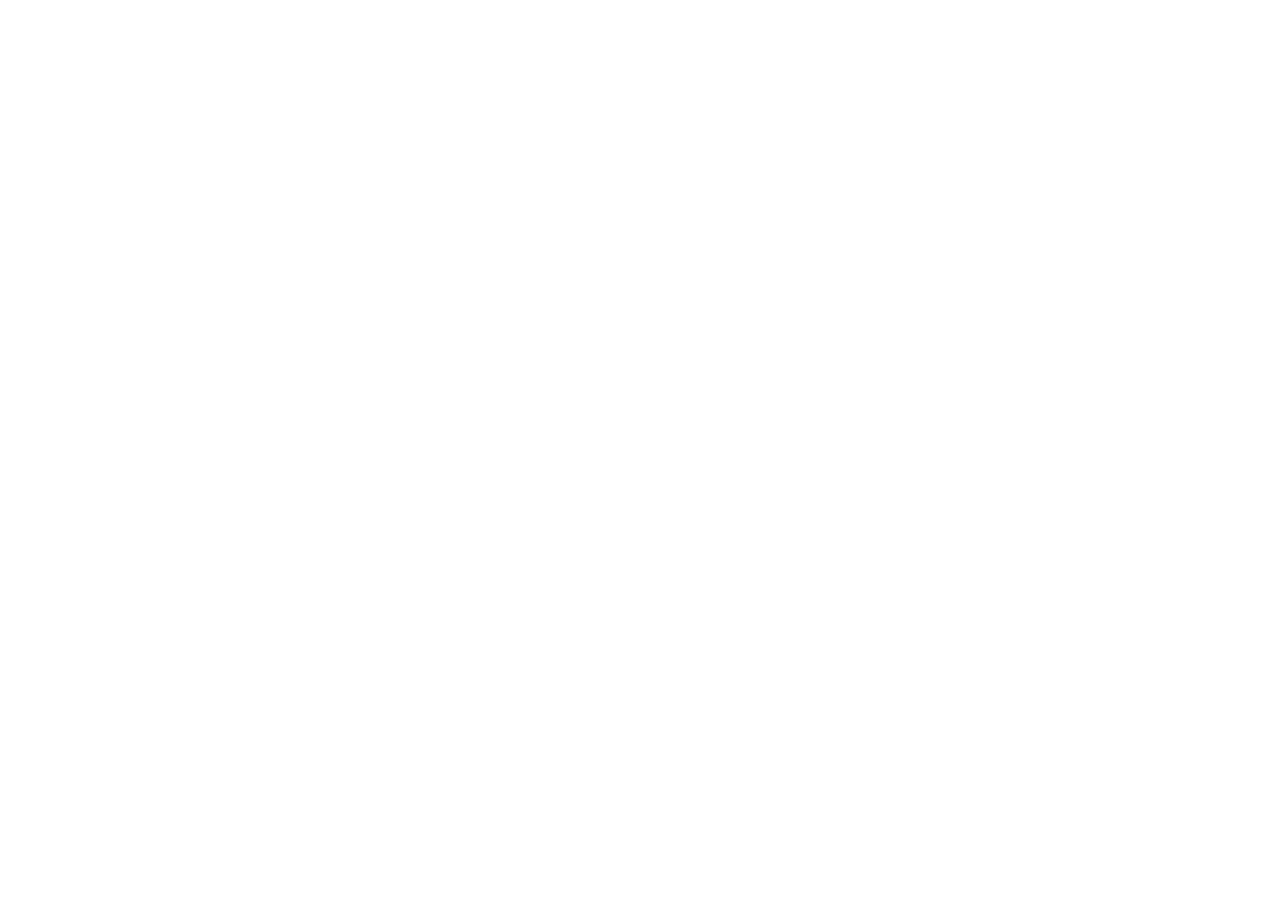
==== profile.html @ 44e6ebec "planning functions and setup" ====
<!DOCTYPE html>
<html lang="en" dir="ltr">
    <head>
        <meta charset="utf-8">
        <meta name="viewport" content="width=device-width, initial-scale=1">
        <meta name="author" content="Paul Funston">
        <meta name="description" content="My new cool project">
        <meta name="keywords" content="HTML, CSS, SEO, web, web development">
        <title>Title</title>
        <link rel="shortcut icon" href="./assets/media/favicon.png?v=2" type="image/x-icon">
        <link rel="preconnect" href="https://fonts.googleapis.com">
        <link rel="preconnect" href="https://fonts.gstatic.com" crossorigin>
        <link rel="stylesheet" href="https://fonts.googleapis.com/css2?family=Roboto:wght@100;300;400;500;700;900&family=Source+Sans+Pro:wght@400;600;700&display=swap">
        <link rel="stylesheet" href="assets/style/profile.css" media="all">
        <script src="./assets/script/profile.js" defer></script>
    </head>
    <body>
        <header>
            <div class="container">

            </div>
        </header>
        <main>
            <div class="container">

            </div>
        </main>
        <footer>
            <div class="container">
                
            </div>
        </footer>
    </body>
</html>
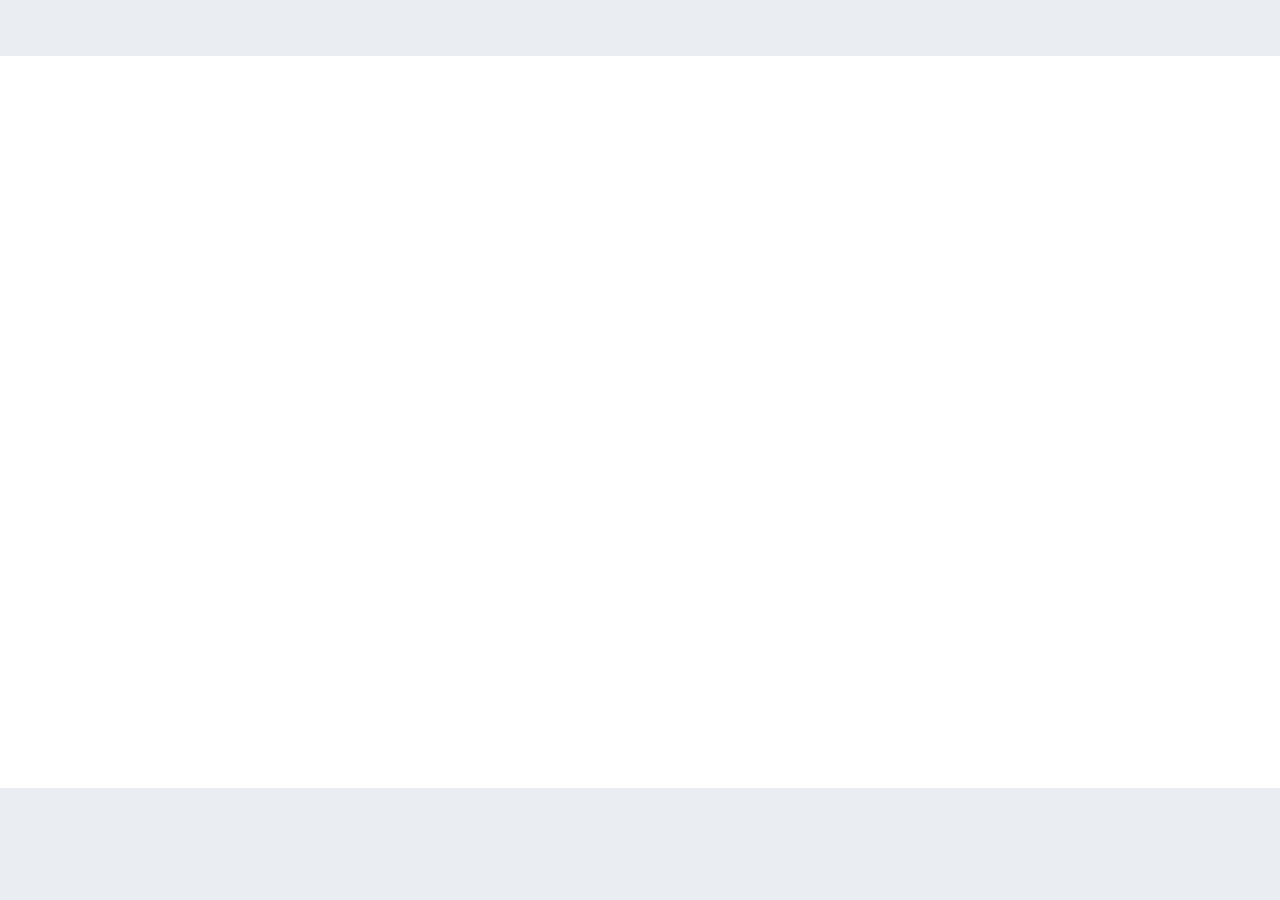
==== commit 5e01cad9: "form validation and redirect" ====
--- a/profile.html
+++ b/profile.html
@@ -11,6 +11,7 @@
         <link rel="preconnect" href="https://fonts.googleapis.com">
         <link rel="preconnect" href="https://fonts.gstatic.com" crossorigin>
         <link rel="stylesheet" href="https://fonts.googleapis.com/css2?family=Roboto:wght@100;300;400;500;700;900&family=Source+Sans+Pro:wght@400;600;700&display=swap">
+        <link rel="stylesheet" href="https://cdnjs.cloudflare.com/ajax/libs/font-awesome/6.2.1/css/all.min.css" integrity="sha512-MV7K8+y+gLIBoVD59lQIYicR65iaqukzvf/nwasF0nqhPay5w/9lJmVM2hMDcnK1OnMGCdVK+iQrJ7lzPJQd1w==" crossorigin="anonymous" referrerpolicy="no-referrer" />
         <link rel="stylesheet" href="assets/style/profile.css" media="all">
         <script src="./assets/script/profile.js" defer></script>
     </head>
--- a/assets/style/profile.css
+++ b/assets/style/profile.css
@@ -0,0 +1,12 @@
+@layer reset, default, component;
+
+@import "./general.css" layer(default);
+
+@layer component {
+
+  main {
+    height: calc(100vh - var(--header-height) - var(--footer-height));
+}
+
+  
+}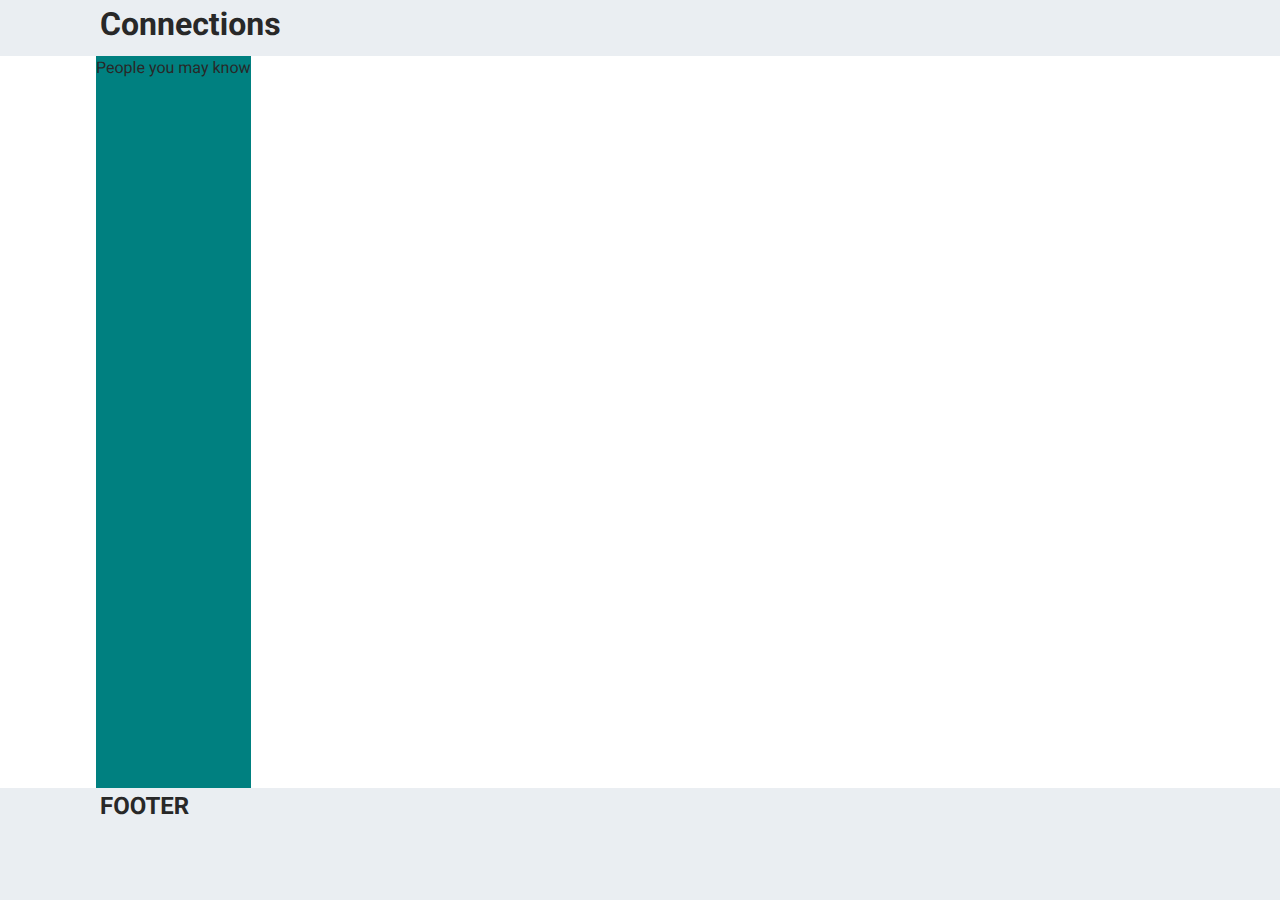
==== commit 4e9ade25: "add contacts" ====
--- a/profile.html
+++ b/profile.html
@@ -16,20 +16,32 @@
         <script src="./assets/script/profile.js" defer></script>
     </head>
     <body>
-        <header>
-            <div class="container">
+        <div class="wrapper">
+            <header>
+                <div class="header-container container">
+                    <h1>Connections</h1>
+                </div>
+            </header>
+            <main>
+                <div class="content-container">
+                    <div class="user-profile"></div>
+                    <div class="feed"></div>
+                    <div class="contacts">
+                        <div class="people card">
+                            <p>People you may know</p>
+                        </div>
+                        <div class="contact-box">
 
-            </div>
-        </header>
-        <main>
-            <div class="container">
+                        </div>
+                    </div>
 
-            </div>
-        </main>
-        <footer>
-            <div class="container">
-                
-            </div>
-        </footer>
+                </div>
+            </main>
+            <footer>
+                <div class="footer-container container">
+                    <h2>FOOTER</h2>
+                </div>
+            </footer>
+        </div>
     </body>
 </html>--- a/assets/style/profile.css
+++ b/assets/style/profile.css
@@ -3,10 +3,49 @@
 @import "./general.css" layer(default);
 
 @layer component {
+ 
+  header {
+    grid-area: head;
+    position: fixed;
+    inset: 0 0 auto 0;
+  }
 
-  main {
-    height: calc(100vh - var(--header-height) - var(--footer-height));
-}
+  footer {
+    grid-area: foot;
+    position: fixed;
+    inset: auto 0 0 0;
+  }
 
-  
+  .content-container {
+    position: fixed;
+    inset: var(--header-height) 5vw var(--footer-height) 5vw;
+    /* overflow: scroll; */
+    overscroll-behavior-y: none;
+    display: flex;
+    gap: 1rem;
+    
+  }
+
+  .user-profile {
+    background-color: aqua;
+  }
+
+  .feed {
+    background-color: aquamarine;
+  }
+
+  .contacts {
+    background-color: teal;
+  }
+
+  .card {
+    display: flex;
+  }
+
+  .card img {
+    border-radius: 50%;
+  }
+
+
+
 }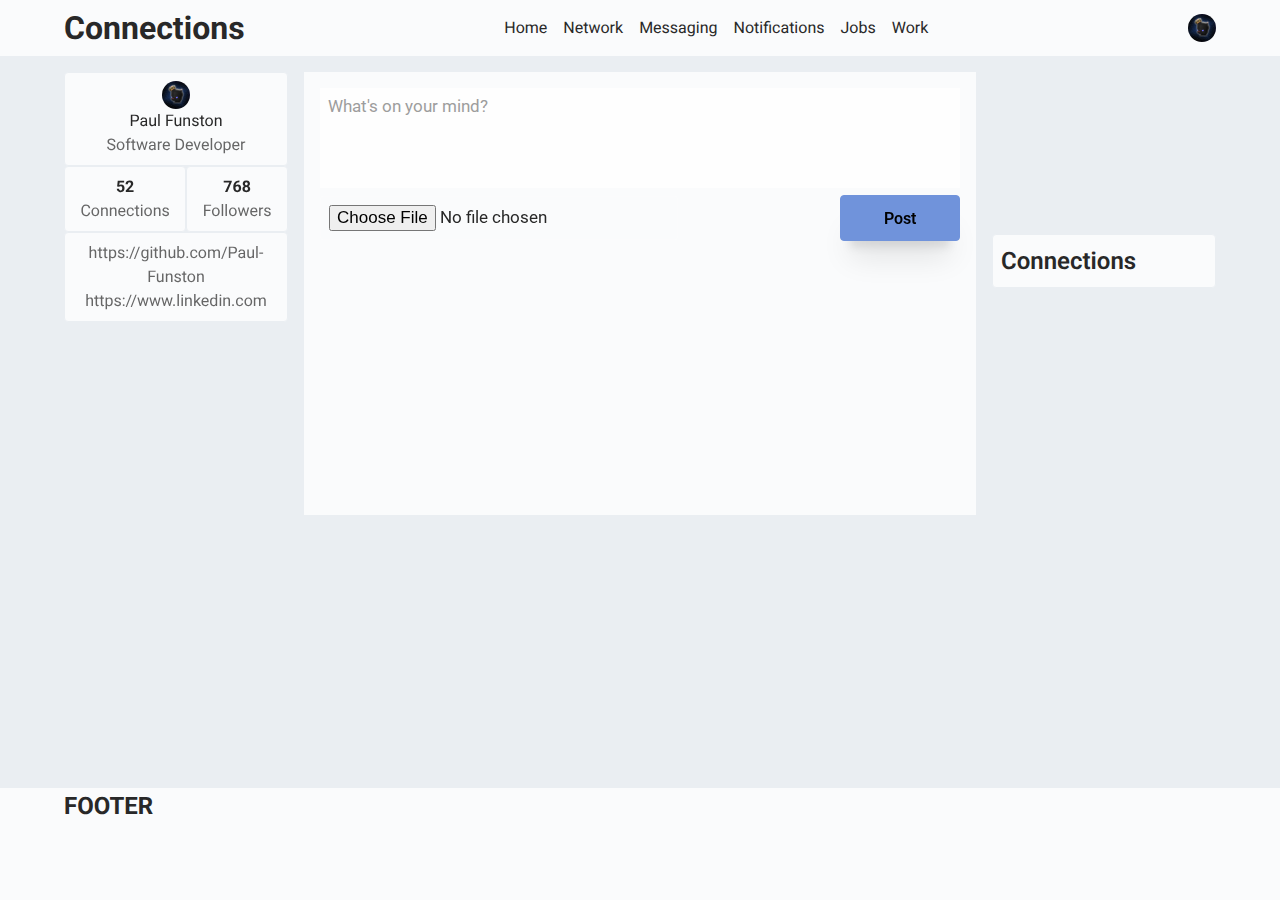
==== commit 5b8aa081: "profile layout and style" ====
--- a/profile.html
+++ b/profile.html
@@ -20,15 +20,63 @@
             <header>
                 <div class="header-container container">
                     <h1>Connections</h1>
+                    <nav>
+                        <div class="nav-menu">
+                            <i class="fa-solid fa-bars"></i>
+                        </div>
+                        <ul>
+                            <li><a href=#>Home</a></li>
+                            <li><a href=#>Network</a></li>
+                            <li><a href=#>Messaging</a></li>
+                            <li><a href=#>Notifications</a></li>
+                            <li><a href=#>Jobs</a></li>
+                            <li><a href=#>Work</a></li>
+                        </ul>
+                    </nav>
+                    <figure>
+                        <img src="./assets/media/avatar.png" class="avatar">
+                    </figure>
                 </div>
+                
             </header>
             <main>
                 <div class="content-container">
-                    <div class="user-profile"></div>
-                    <div class="feed"></div>
+                    <div class="user-profile">
+                        <div class="profile-top profile">
+                            <figure>
+                                <img src="./assets/media/avatar.png" class="avatar">
+                            </figure>
+                            <p>Paul Funston</p>
+                            <p><span>Software Developer</span></p>
+                        </div>
+                        <div class="profile-middle-left profile">
+                            <p><strong>52</strong></p>
+                            <p><span>Connections</span></p>
+                        </div>
+                        <div class="profile-middle-right profile">
+                            <p><strong>768</strong></p>
+                            <p><span>Followers</span></p>
+                        </div>
+                        <div class="profile-bottom profile">
+                            <p><span>https://github.com/Paul-Funston</span></p>
+                            <p><span>https://www.linkedin.com</span></p>
+                        </div>
+                    </div>
+                    <div class="feed">
+                        <form>
+                            <textarea placeholder="What's on your mind?"></textarea>
+                            <div class="form-flex">
+                                <input type="file" class="post-img" accept="image/*">
+                                <input type="button" class=post-btn value="Post">
+                            </div>
+                        </form>
+                        <div class="feed-subgrid">
+
+                        </div>
+                    </div>
                     <div class="contacts">
                         <div class="people card">
-                            <p>People you may know</p>
+                            <p>Connections</p>
                         </div>
                         <div class="contact-box">
 
--- a/assets/style/profile.css
+++ b/assets/style/profile.css
@@ -8,6 +8,17 @@
     grid-area: head;
     position: fixed;
     inset: 0 0 auto 0;
+
+  }
+
+  .header-container {
+    display: flex;
+    justify-content: space-between;
+    align-items: center;
+  }
+
+  header nav {
+    display: flex;
   }
 
   footer {
@@ -16,36 +27,181 @@
     inset: auto 0 0 0;
   }
 
+  body {
+    background-color: rgb(var(--app-light-bg));
+  }
+
   .content-container {
     position: fixed;
     inset: var(--header-height) 5vw var(--footer-height) 5vw;
-    /* overflow: scroll; */
+    overflow: scroll;
     overscroll-behavior-y: none;
-    display: flex;
+    display: grid;
+    grid-template-columns: 1fr minmax(25vw, 3fr) 1fr;
     gap: 1rem;
-    
+    padding: 1rem 0;
+
+    -ms-overflow-style: none;  
+    scrollbar-width: none;  
+  }
+
+  .content-container::-webkit-scrollbar {
+    display: none; 
   }
 
   .user-profile {
-    background-color: aqua;
+    display: grid;
+    align-content: flex-start;
+    text-align: center;
+    grid-template-areas:
+    "top top"
+    "left right"
+    "bottom bottom"
+    ;
+  }
+
+  .profile-top {
+    grid-area: top;
+    display: flex;
+    flex-direction: column;
+    place-items: center;
+  }
+
+  .avatar {
+    border-radius: 50%;
+  }
+  .profile-middle-left {
+    grid-area: left;
+  }
+
+  .profile-middle-right {
+    grid-area: right;
+  }
+
+  .profile-bottom {
+    grid-area: bottom;
+  }
+
+  .profile {
+    background-color: rgb(var(--app-white-bg));
+    border: 1px solid rgb(var(--app-light-bg));
+    border-radius: 4px;
+    padding: 0.5rem;
+    width: 100%;
   }
 
   .feed {
-    background-color: aquamarine;
+    display: grid;
+    grid-template-columns: 1fr;
+    justify-items: center;
+  }
+
+  form {
+    background-color: rgb(var(--app-white-bg));
+    width: 100%;
+    padding: 1rem;
+  }
+
+  .form-flex {
+    display: flex;
+    justify-content: space-between;
+    align-items: center;
+  }
+
+  form textarea {
+    width: 100%;
+    height: 100px;
+    padding: 0.5rem;
+    font-size: 17px;
+    font-weight: 400;
+    text-align: left;
+    resize: none;
+    opacity: 0.7;
+  }
+
+  input[type="file"] {
+    width: auto;
+    height: auto;
+    padding: 0.5rem;
+    color:rgb(40 40 40);
+    border: 1px solid rgb(255 255 255 / 0.1);
+    background-color: rgb(255 255 255 / 0.1);
+    border-radius: 4px;
+    box-shadow: none;
+    font-size: 17px;
+    font-weight: 400;
+    text-align: left;
+  }
+
+  input[type="button"] {
+    margin: 0;
+  }
+
+  .feed-subgrid {
+    display: grid;
+    grid-template-columns: subgrid;
   }
 
   .contacts {
-    background-color: teal;
+    display: grid;
+    grid-template-columns: 1fr;
+    justify-items: center; 
+    align-items: center;
+    gap: 0;
+  }
+
+  .people {
+    font-size: 1.5rem;
+    font-weight: 600;
+    text-align: center;
+  }
+
+  .contact-box {
+    display: grid;
+    grid-template-columns: subgrid;
+    gap: 0.2rem;
   }
 
   .card {
     display: flex;
+    background-color: rgb(var(--app-white-bg));
+    border: 1px solid rgb(var(--app-light-bg));
+    border-radius: 4px;
+    padding: 0.5rem;
+    gap: 0.5rem;
+    width: 100%;
+  }
+
+  .card span {
+    font-size: 0.8rem;
   }
 
   .card img {
     border-radius: 50%;
-  }
-
-
-
+    border: 1px solid rgb(var(--app-light-bg));
+  }
+
+  span {
+    opacity: 0.7;
+  }
+
+}
+
+
+@media screen and (max-width: 800px) {
+  .content-container {
+    grid-template-columns: 1fr;
+  }
+
+  .contact-box {
+    grid-template-columns: 1fr 1fr;
+  }
+
+  nav .nav-menu {
+    display: block;
+  }
+
+  nav ul {
+    display: none;
+  }
 }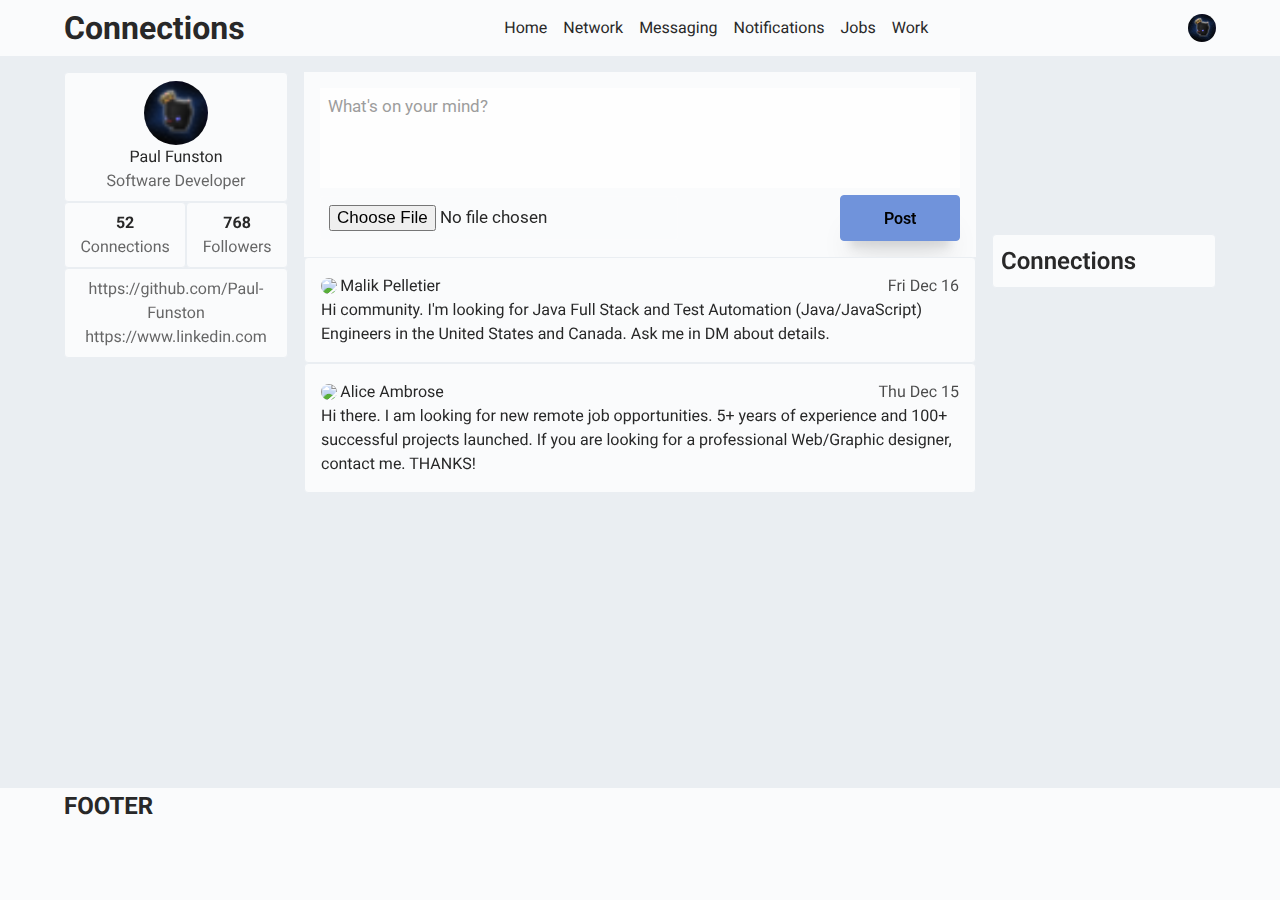
==== commit 4a03855f: "add feed and new posts" ====
--- a/profile.html
+++ b/profile.html
@@ -71,6 +71,47 @@
                             </div>
                         </form>
                         <div class="feed-subgrid">
+                            <div class="post">
+                                <div class="post-head">
+                                    <div class="post-head-left">
+                                        <div class="avatar">
+                                            <figure>
+                                                <img src="https://randomuser.me/api/portraits/thumb/men/52.jpg">
+                                            </figure>
+                                        </div>
+                                        <p class="poster">Malik Pelletier</p>
+                                    </div>
+                                    <div class="post-head-right"><span>Fri Dec 16</span></div>
+
+                                </div>
+                                <div class="post-content">
+                                    <p>
+                                        Hi community. I'm looking for Java Full Stack and Test Automation
+                                        (Java/JavaScript) Engineers in the United States and Canada. Ask me in DM about details.
+                                    </p>
+                                </div>
+                            </div>
+                            <div class="post">
+                                <div class="post-head">
+                                    <div class="post-head-left">
+                                        <div class="avatar">
+                                            <figure>
+                                                <img src="https://randomuser.me/api/portraits/thumb/women/68.jpg">
+                                            </figure>
+                                        </div>
+                                        <p class="poster">Alice Ambrose</p>
+                                    </div>
+                                    <div class="post-head-right"><span>Thu Dec 15</span></div>
+
+                                </div>
+                                <div class="post-content">
+                                    <p>
+                                        Hi there. I am looking for new remote job opportunities. 5+ years of experience
+                                        and 100+ successful projects launched. If you are looking for a professional
+                                        Web/Graphic designer, contact me. THANKS!
+                                    </p>
+                                </div>
+                            </div>
 
                         </div>
                     </div>
--- a/assets/style/profile.css
+++ b/assets/style/profile.css
@@ -90,10 +90,15 @@
     width: 100%;
   }
 
+  .profile .avatar {
+    height: 64px;
+    }
+
   .feed {
     display: grid;
     grid-template-columns: 1fr;
     justify-items: center;
+    align-content: flex-start;
   }
 
   form {
@@ -184,7 +189,30 @@
   span {
     opacity: 0.7;
   }
-
+}
+
+.post {
+  background-color: rgb(var(--app-white-bg));
+  border: 1px solid rgb(var(--app-light-bg));
+  border-radius: 4px;
+  padding: 1rem;
+  width: 100%;
+}
+
+.post-head {
+  display: flex;
+  justify-content: space-between;
+  align-items: center;
+}
+
+.post-head-left {
+  display: flex;
+  gap: 0.2rem;
+  align-items: center;
+}
+
+.post-head-left .avatar img {
+  border-radius: 50%;
 }
 
 
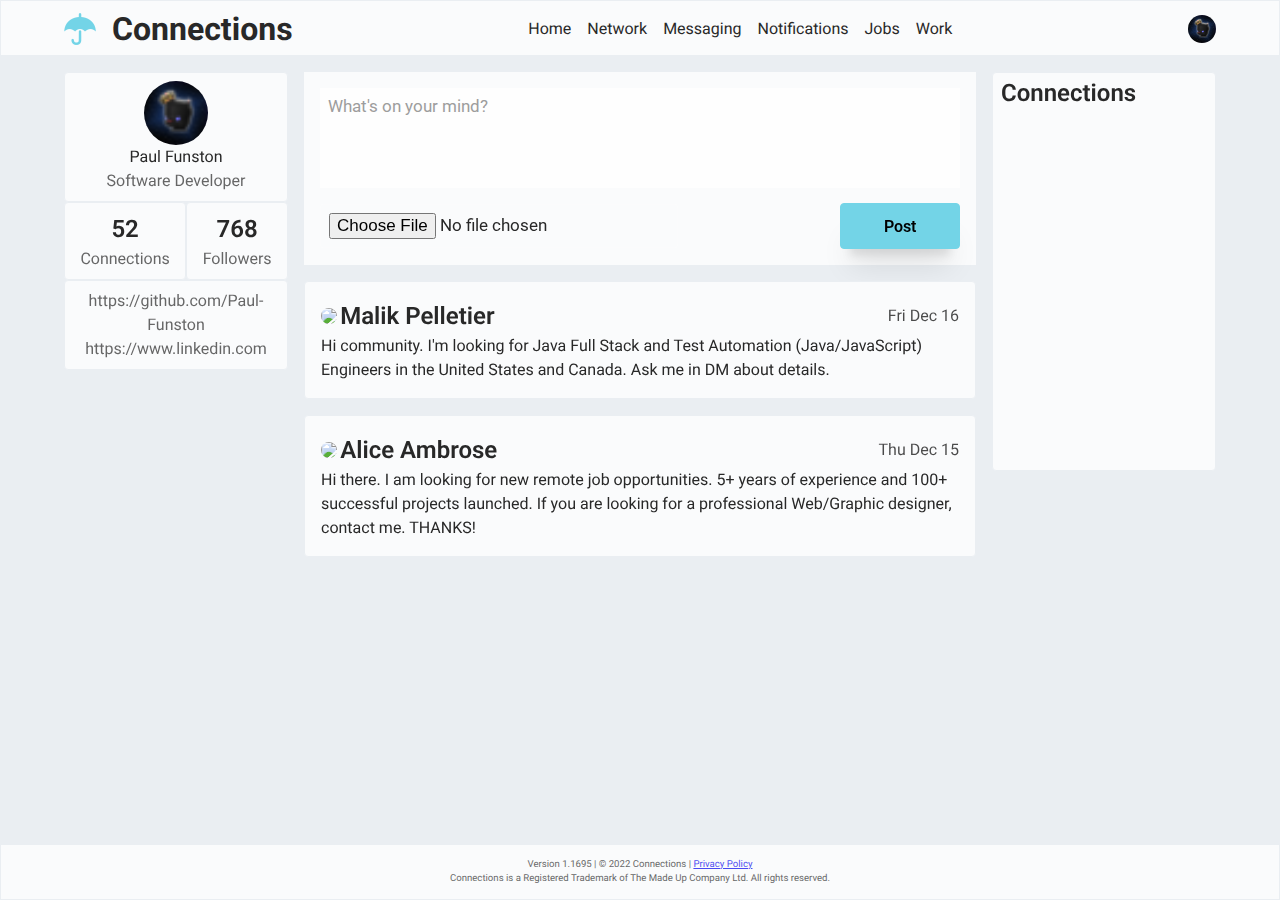
==== commit 22f2bd0c: "style login" ====
--- a/profile.html
+++ b/profile.html
@@ -19,7 +19,13 @@
         <div class="wrapper">
             <header>
                 <div class="header-container container">
-                    <h1>Connections</h1>
+                    <div class="header-left">
+                        <figure>
+                            <img src="./assets/media/umbrella-32.png">
+                        </figure>
+                        <h1>Connections</h1>
+                    </div>
+
                     <nav>
                         <div class="nav-menu">
                             <i class="fa-solid fa-bars"></i>
@@ -79,7 +85,7 @@
                                                 <img src="https://randomuser.me/api/portraits/thumb/men/52.jpg">
                                             </figure>
                                         </div>
-                                        <p class="poster">Malik Pelletier</p>
+                                        <p class="poster"><strong>Malik Pelletier</strong></p>
                                     </div>
                                     <div class="post-head-right"><span>Fri Dec 16</span></div>
 
@@ -99,7 +105,7 @@
                                                 <img src="https://randomuser.me/api/portraits/thumb/women/68.jpg">
                                             </figure>
                                         </div>
-                                        <p class="poster">Alice Ambrose</p>
+                                        <p class="poster"><strong>Alice Ambrose</strong></p>
                                     </div>
                                     <div class="post-head-right"><span>Thu Dec 15</span></div>
 
@@ -128,7 +134,8 @@
             </main>
             <footer>
                 <div class="footer-container container">
-                    <h2>FOOTER</h2>
+                    <p><span>Version 1.1695 | &copy; 2022 Connections | <a href="#">Privacy Policy</a></span></p>
+                    <p><span>Connections is a Registered Trademark of The Made Up Company Ltd. All rights reserved.</span></p>
                 </div>
             </footer>
         </div>
--- a/assets/style/profile.css
+++ b/assets/style/profile.css
@@ -8,13 +8,17 @@
     grid-area: head;
     position: fixed;
     inset: 0 0 auto 0;
-
   }
 
   .header-container {
     display: flex;
     justify-content: space-between;
     align-items: center;
+  }
+  .header-left {
+    display: flex;
+    place-items: center;
+    gap: 1rem;
   }
 
   header nav {
@@ -25,6 +29,18 @@
     grid-area: foot;
     position: fixed;
     inset: auto 0 0 0;
+    display: grid;
+    place-content: center;
+  }
+
+  .footer-container {
+    text-align: center;
+    font-size: 0.6rem;
+  }
+
+  header, footer {
+    border: 1px solid rgb(var(--app-light-bg));
+
   }
 
   body {
@@ -99,6 +115,7 @@
     grid-template-columns: 1fr;
     justify-items: center;
     align-content: flex-start;
+    gap: 1rem;
   }
 
   form {
@@ -111,6 +128,7 @@
     display: flex;
     justify-content: space-between;
     align-items: center;
+    margin-top: 0.5rem;
   }
 
   form textarea {
@@ -145,20 +163,21 @@
   .feed-subgrid {
     display: grid;
     grid-template-columns: subgrid;
+    gap: 1rem;
   }
 
   .contacts {
     display: grid;
     grid-template-columns: 1fr;
     justify-items: center; 
-    align-items: center;
+    /* align-items: center; */
     gap: 0;
   }
 
   .people {
     font-size: 1.5rem;
     font-weight: 600;
-    text-align: center;
+    line-height: 1.5rem;
   }
 
   .contact-box {
@@ -188,6 +207,11 @@
 
   span {
     opacity: 0.7;
+  }
+
+  strong {
+    font-size: 1.5rem;
+    font-weight: 600;
   }
 }
 
